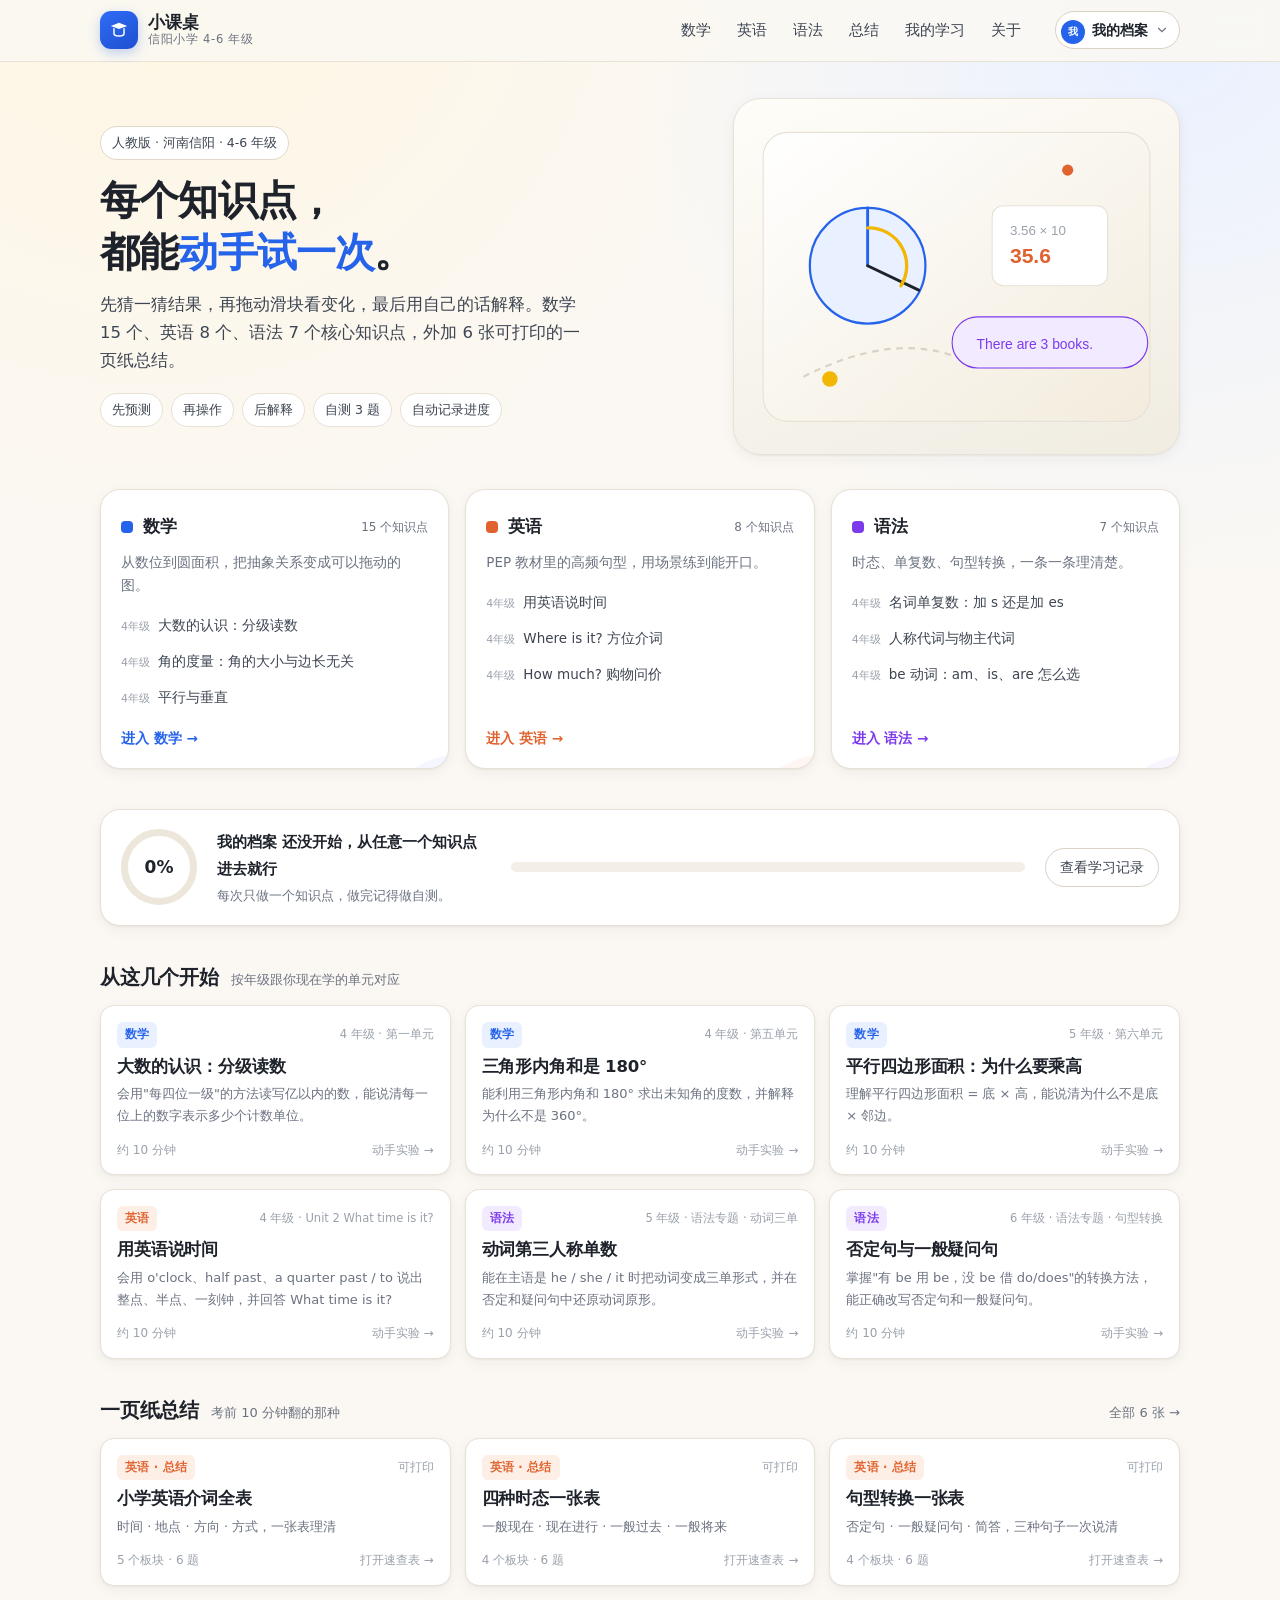
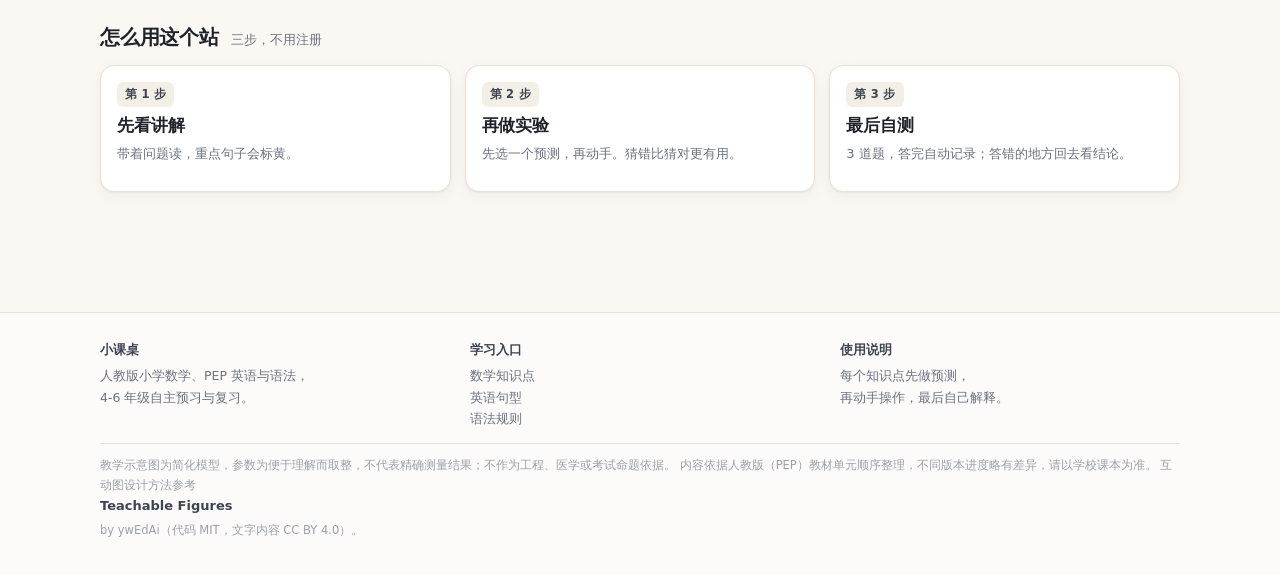
==== index.html @ f2d861bf "小课桌：人教版 4-6 年级数学/英语/语法互动知识点站 - 30 个知识点：讲解 + 预测-操作-解释互动图 + 自测 + 复习卡 - 6 张一页纸总结：表格 / 易错对比 / 6 题带答案，可打印" ====
<!doctype html>
<html lang="zh-CN">
<head>
<meta charset="utf-8">
<meta name="viewport" content="width=device-width, initial-scale=1, viewport-fit=cover">
<title>小课桌 · 信阳小学 4-6 年级知识点</title>
<meta name="description" content="人教版小学数学、英语与语法知识点，每个知识点配一个可以动手做的实验：先预测、再操作、后解释。适合 4-6 年级自主预习与复习。">
<meta name="theme-color" content="#fbf8f3">
<meta name="format-detection" content="telephone=no">
<link rel="icon" href="assets/img/favicon.svg" type="image/svg+xml">
<link rel="stylesheet" href="assets/css/main.css">
</head>
<body>
<a class="skip" href="#main">跳到主要内容</a>

<header class="topbar">
  <div class="topbar-in">
    <a class="brand" href="#/">
      <span class="brand-mark" aria-hidden="true">
        <svg viewBox="0 0 24 24" fill="none"><path d="M3 7.5 12 4l9 3.5-9 3.5-9-3.5Z" fill="#fff"/><path d="M6.5 10.6v5.2c0 1.5 2.5 2.7 5.5 2.7s5.5-1.2 5.5-2.7v-5.2" stroke="#fff" stroke-width="1.6" stroke-linecap="round"/></svg>
      </span>
      <span class="brand-txt">
        <b>小课桌</b>
        <span>信阳小学 4-6 年级</span>
      </span>
    </a>
    <nav class="nav" aria-label="主导航">
      <a href="#/math" data-page="math">数学</a>
      <a href="#/english" data-page="english">英语</a>
      <a href="#/grammar" data-page="grammar">语法</a>
      <a href="#/cheat" data-page="cheat">总结</a>
      <a href="#/me" data-page="me">我的学习</a>
      <a href="#/about" data-page="about">关于</a>
    </nav>
    <button class="profile-btn" id="profileBtn" type="button" aria-haspopup="dialog" aria-expanded="false" aria-label="切换或新建学习档案">
      <span class="pf-avatar-slot" id="pfAvatar"></span>
      <span class="pf-name" id="pfName">我的档案</span>
      <svg class="pf-caret" viewBox="0 0 24 24" fill="none" stroke="currentColor" stroke-width="2" stroke-linecap="round"><path d="m6 9 6 6 6-6"/></svg>
    </button>
    <button class="burger" id="burger" aria-label="打开菜单" aria-expanded="false" aria-controls="sheet">
      <svg viewBox="0 0 24 24" fill="none" stroke="currentColor" stroke-width="2" stroke-linecap="round"><path d="M4 7h16M4 12h16M4 17h16"/></svg>
    </button>
  </div>
</header>

<div class="drawer" id="sheet" hidden>
  <div class="drawer-panel" role="dialog" aria-label="站点导航">
    <a href="#/"><i style="background:#1e232b"></i>首页</a>
    <a href="#/math"><i style="background:#2563eb"></i>数学</a>
    <a href="#/english"><i style="background:#e0632f"></i>英语</a>
    <a href="#/grammar"><i style="background:#7c3aed"></i>语法</a>
    <a href="#/cheat"><i style="background:#f2b705"></i>一页纸总结</a>
    <a href="#/me"><i style="background:#15803d"></i>我的学习</a>
    <a href="#/about"><i style="background:#9aa1ab"></i>关于本站</a>
  </div>
</div>

<main id="main" class="wrap"></main>

<footer class="foot">
  <div class="foot-in">
    <div class="col">
      <b>小课桌</b>
      人教版小学数学、PEP 英语与语法，<br>4-6 年级自主预习与复习。
    </div>
    <div class="col">
      <b>学习入口</b>
      <a href="#/math">数学知识点</a><br>
      <a href="#/english">英语句型</a><br>
      <a href="#/grammar">语法规则</a>
    </div>
    <div class="col">
      <b>使用说明</b>
      每个知识点先做预测，<br>再动手操作，最后自己解释。
    </div>
    <div class="foot-note">
      教学示意图为简化模型，参数为便于理解而取整，不代表精确测量结果；不作为工程、医学或考试命题依据。
      内容依据人教版（PEP）教材单元顺序整理，不同版本进度略有差异，请以学校课本为准。
      互动图设计方法参考 <b>Teachable Figures</b> by ywEdAi（代码 MIT，文字内容 CC BY 4.0）。
    </div>
  </div>
</footer>

<script src="data/math.js"></script>
<script src="data/english.js"></script>
<script src="data/grammar.js"></script>
<script src="data/summaries.js"></script>
<script src="assets/js/core.js"></script>
<script src="assets/js/fig-math.js"></script>
<script src="assets/js/fig-en.js"></script>
<script src="assets/js/app.js"></script>
</body>
</html>
---- assets/css/main.css ----
/* ==========================================================================
   小课桌 · 信阳小学 4-6 年级知识点
   纯静态站点样式表，无外部依赖，可离线打开
   ========================================================================== */

/* ---------- 设计令牌 ---------- */
:root {
  --paper: #fbf8f3;
  --paper-2: #f4efe6;
  --card: #ffffff;
  --ink: #1e232b;
  --ink-2: #3d4552;
  --muted: #6b7280;
  --faint: #9aa1ab;
  --line: #e7e1d6;
  --line-2: #d9d2c5;

  --math: #2563eb;
  --math-soft: #e9f0ff;
  --en: #e0632f;
  --en-soft: #fdeee6;
  --gram: #7c3aed;
  --gram-soft: #f2ebff;

  --good: #15803d;
  --good-soft: #e8f6ec;
  --bad: #c2410c;
  --bad-soft: #fdece3;
  --gold: #f2b705;

  --r-sm: 8px;
  --r-md: 14px;
  --r-lg: 20px;
  --r-xl: 28px;
  --shadow-1: 0 1px 2px rgba(30, 35, 43, .05), 0 4px 14px rgba(30, 35, 43, .05);
  --shadow-2: 0 2px 6px rgba(30, 35, 43, .06), 0 18px 40px rgba(30, 35, 43, .08);
  --sans: "PingFang SC", "HarmonyOS Sans SC", "Microsoft YaHei", "Noto Sans SC", system-ui, -apple-system, sans-serif;
  --mono: ui-monospace, "SFMono-Regular", "Cascadia Code", Consolas, monospace;
  --maxw: 1120px;
}

*, *::before, *::after { box-sizing: border-box; }

html {
  -webkit-text-size-adjust: 100%;
  scroll-behavior: smooth;
  scroll-padding-top: 88px;
}

body {
  margin: 0;
  font-family: var(--sans);
  font-size: 16px;
  line-height: 1.7;
  color: var(--ink);
  background-color: var(--paper);
  background-image:
    radial-gradient(circle at 12% -8%, #fff6e2 0, transparent 42%),
    radial-gradient(circle at 92% 4%, #eaf1ff 0, transparent 38%);
  background-attachment: fixed;
  -webkit-font-smoothing: antialiased;
  overflow-x: hidden;
}

img, svg { max-width: 100%; }
a { color: inherit; text-decoration: none; }
button { font: inherit; color: inherit; }
h1, h2, h3, h4 { line-height: 1.32; margin: 0 0 .5em; font-weight: 700; letter-spacing: -.01em; }
p { margin: 0 0 1em; }
ul, ol { margin: 0 0 1em; padding-left: 1.35em; }
li { margin: .25em 0; }
code { font-family: var(--mono); font-size: .92em; background: var(--paper-2); padding: .1em .35em; border-radius: 5px; }

.skip {
  position: absolute; left: -9999px; top: 0; z-index: 200;
  background: var(--ink); color: #fff; padding: 10px 16px; border-radius: 0 0 var(--r-md) 0;
}
.skip:focus { left: 0; }

:focus-visible {
  outline: 3px solid rgba(37, 99, 235, .45);
  outline-offset: 2px;
  border-radius: 4px;
}

/* ---------- 顶栏 ---------- */
.topbar {
  position: sticky; top: 0; z-index: 60;
  backdrop-filter: saturate(140%) blur(12px);
  -webkit-backdrop-filter: saturate(140%) blur(12px);
  background: rgba(251, 248, 243, .86);
  border-bottom: 1px solid var(--line);
}
.topbar-in {
  max-width: var(--maxw); margin: 0 auto;
  padding: 10px 20px;
  display: flex; align-items: center; gap: 14px;
}
.brand { display: flex; align-items: center; gap: 10px; min-width: 0; }
.brand-mark {
  width: 38px; height: 38px; flex: none;
  border-radius: 11px;
  background: linear-gradient(145deg, #2f6df6, #1e4fd0);
  box-shadow: 0 4px 12px rgba(37, 99, 235, .28);
  display: grid; place-items: center;
}
.brand-mark svg { width: 22px; height: 22px; }
.brand-txt { display: flex; flex-direction: column; line-height: 1.15; min-width: 0; }
.brand-txt b { font-size: 16.5px; letter-spacing: .01em; }
.brand-txt span { font-size: 11.5px; color: var(--muted); letter-spacing: .06em; white-space: nowrap; }

.nav { margin-left: auto; display: flex; align-items: center; gap: 2px; }
.nav a {
  position: relative;
  padding: 8px 12px; border-radius: 999px;
  font-size: 14.5px; color: var(--ink-2); font-weight: 500;
  transition: background-color .16s, color .16s;
  white-space: nowrap;
}
.nav a:hover { background: var(--paper-2); }
.nav a[aria-current="page"] { color: #fff; }
.nav a[aria-current="page"][data-page="math"] { background: var(--math); }
.nav a[aria-current="page"][data-page="english"] { background: var(--en); }
.nav a[aria-current="page"][data-page="grammar"] { background: var(--gram); }
.nav a[aria-current="page"][data-page="me"],
.nav a[aria-current="page"][data-page="about"] { background: var(--ink); }

.burger {
  display: none; margin-left: auto;
  width: 44px; height: 44px; border: 1px solid var(--line-2); border-radius: 12px;
  background: var(--card); align-items: center; justify-content: center; cursor: pointer;
}
.burger svg { width: 20px; height: 20px; }

/* 移动端抽屉 */
.drawer {
  position: fixed; inset: 0; z-index: 120;
  background: rgba(24, 28, 34, .38);
  display: grid; align-items: start;
  animation: fade .18s ease-out;
}
.drawer[hidden] { display: none; }
.drawer-panel {
  background: var(--card);
  margin: 68px 14px 0;
  border-radius: var(--r-lg);
  padding: 14px;
  box-shadow: var(--shadow-2);
  animation: drop .22s cubic-bezier(.2, .8, .3, 1);
}
.drawer-panel a {
  display: flex; align-items: center; gap: 12px;
  padding: 14px 12px; border-radius: 12px; font-weight: 600; font-size: 16px;
}
.drawer-panel a + a { border-top: 1px solid var(--line); }
.drawer-panel a i { width: 10px; height: 10px; border-radius: 50%; flex: none; }
@keyframes fade { from { opacity: 0 } }
@keyframes drop { from { transform: translateY(-10px); opacity: 0 } }

/* ---------- 布局 ---------- */
.wrap { max-width: var(--maxw); margin: 0 auto; padding: 28px 20px 80px; }

/* ---------- 首页 hero ---------- */
.hero {
  display: grid; grid-template-columns: 1.15fr .85fr; gap: 28px;
  align-items: center; margin: 8px 0 34px;
}
.hero h1 { font-size: clamp(26px, 3.6vw, 40px); letter-spacing: -.02em; margin-bottom: 12px; }
.hero h1 em { font-style: normal; color: var(--math); }
.hero p.lead { color: var(--ink-2); font-size: 16.5px; max-width: 46ch; }
.hero-tags { display: flex; flex-wrap: wrap; gap: 8px; margin-top: 18px; }
.tag {
  font-size: 12.5px; padding: 5px 11px; border-radius: 999px;
  background: var(--card); border: 1px solid var(--line); color: var(--ink-2);
}
.hero-art {
  position: relative; aspect-ratio: 5 / 4; border-radius: var(--r-xl);
  background: linear-gradient(160deg, #fffdf8, #f0ece2);
  border: 1px solid var(--line); box-shadow: var(--shadow-1);
  display: grid; place-items: center; overflow: hidden;
}
.hero-art svg { width: 100%; height: 100%; }

/* ---------- 科目卡 ---------- */
.subject-grid { display: grid; grid-template-columns: repeat(3, 1fr); gap: 16px; margin-bottom: 40px; }
.subject-card {
  position: relative; overflow: hidden;
  background: var(--card); border: 1px solid var(--line); border-radius: var(--r-lg);
  padding: 22px 20px 18px; box-shadow: var(--shadow-1);
  transition: transform .18s ease, box-shadow .18s ease, border-color .18s;
  display: flex; flex-direction: column;
}
.subject-card:hover { transform: translateY(-3px); box-shadow: var(--shadow-2); border-color: var(--line-2); }
.subject-card::after {
  content: ""; position: absolute; inset: auto -30% -60% auto;
  width: 180px; height: 180px; border-radius: 50%;
  background: var(--tint); opacity: .5; pointer-events: none;
}
.sc-E { --tone: var(--en); --tint: var(--en-soft); }
.sc-M { --tone: var(--math); --tint: var(--math-soft); }
.sc-G { --tone: var(--gram); --tint: var(--gram-soft); }
.sc-top { display: flex; align-items: center; gap: 10px; margin-bottom: 10px; }
.sc-dot { width: 12px; height: 12px; border-radius: 4px; background: var(--tone); }
.sc-top b { font-size: 17px; }
.sc-count { margin-left: auto; font-size: 12px; color: var(--muted); font-variant-numeric: tabular-nums; }
.subject-card p { color: var(--muted); font-size: 13.5px; margin-bottom: 14px; }
.sc-list { display: flex; flex-direction: column; gap: 6px; margin-bottom: 14px; }
.sc-list a {
  font-size: 13.5px; color: var(--ink-2); padding: 3px 0;
  border-bottom: 1px dashed transparent;
  display: flex; gap: 8px; align-items: baseline;
}
.sc-list a:hover { color: var(--tone); border-bottom-color: var(--tone); }
.sc-list a span { font-size: 11px; color: var(--faint); font-variant-numeric: tabular-nums; flex: none; }
.sc-go { margin-top: auto; font-size: 13.5px; font-weight: 600; color: var(--tone); display: flex; align-items: center; gap: 6px; }

/* ---------- 首页模块 ---------- */
.sec-head { display: flex; align-items: baseline; gap: 12px; margin: 0 0 14px; }
.sec-head h2 { font-size: 20px; margin: 0; }
.sec-head p { margin: 0; font-size: 13px; color: var(--muted); }
.sec-head .more { margin-left: auto; font-size: 13px; color: var(--muted); }
.sec-head .more:hover { color: var(--ink); }

/* 进度 */
.progress-band {
  background: var(--card); border: 1px solid var(--line); border-radius: var(--r-lg);
  padding: 18px 20px; box-shadow: var(--shadow-1);
  display: flex; align-items: center; gap: 20px; flex-wrap: wrap; margin-bottom: 38px;
}
.ring { position: relative; width: 76px; height: 76px; flex: none; }
.ring svg { transform: rotate(-90deg); }
.ring b {
  position: absolute; inset: 0; display: grid; place-items: center;
  font-size: 17px; font-variant-numeric: tabular-nums;
}
.pb-txt { min-width: 200px; flex: 1; }
.pb-txt b { font-size: 15px; }
.pb-txt p { margin: 2px 0 0; font-size: 13px; color: var(--muted); }
.pb-bar { flex: 1 1 240px; height: 10px; border-radius: 999px; background: var(--paper-2); overflow: hidden; display: flex; }
.pb-bar i { display: block; height: 100%; }
.pb-bar i.m { background: var(--math); }
.pb-bar i.e { background: var(--en); }
.pb-bar i.g { background: var(--gram); }

/* 年级筛选 */
.filters { display: flex; flex-wrap: wrap; gap: 8px; align-items: center; margin-bottom: 16px; }
.chip {
  border: 1px solid var(--line-2); background: var(--card); color: var(--ink-2);
  padding: 7px 14px; border-radius: 999px; font-size: 13.5px; cursor: pointer;
  transition: background-color .15s, color .15s, border-color .15s;
  min-height: 38px;
}
.chip:hover { border-color: var(--ink-2); }
.chip[aria-pressed="true"] { background: var(--ink); color: #fff; border-color: var(--ink); }
.chip.m[aria-pressed="true"] { background: var(--math); border-color: var(--math); }
.chip.e[aria-pressed="true"] { background: var(--en); border-color: var(--en); }
.chip.g[aria-pressed="true"] { background: var(--gram); border-color: var(--gram); }
.chip-sep { width: 1px; height: 22px; background: var(--line-2); margin: 0 4px; }

.search {
  flex: 1 1 200px; min-width: 160px; display: flex; align-items: center; gap: 8px;
  background: var(--card); border: 1px solid var(--line-2); border-radius: 999px;
  padding: 0 14px; height: 40px;
}
.search svg { width: 16px; height: 16px; color: var(--faint); flex: none; }
.search input {
  border: 0; outline: none; background: transparent; font: inherit; font-size: 14px;
  width: 100%; color: var(--ink);
}

/* ---------- 知识点列表 ---------- */
.list-grid { display: grid; grid-template-columns: repeat(auto-fill, minmax(292px, 1fr)); gap: 14px; }
.pcard {
  position: relative; display: flex; flex-direction: column;
  background: var(--card); border: 1px solid var(--line); border-radius: var(--r-md);
  padding: 16px 16px 14px; box-shadow: var(--shadow-1);
  transition: transform .16s, box-shadow .16s, border-color .16s;
}
.pcard:hover { transform: translateY(-2px); box-shadow: var(--shadow-2); border-color: var(--line-2); }
.pcard-top { display: flex; align-items: center; gap: 8px; margin-bottom: 8px; }
.badge {
  font-size: 11.5px; font-weight: 600; padding: 3px 8px; border-radius: 6px;
  background: var(--s-soft); color: var(--s-tone); letter-spacing: .02em;
}
.pcard h3 { font-size: 16.5px; margin: 0 0 6px; }
.pcard .goal { font-size: 13px; color: var(--muted); margin: 0 0 12px; display: -webkit-box; -webkit-line-clamp: 2; -webkit-box-orient: vertical; overflow: hidden; }
.pcard-foot { margin-top: auto; display: flex; align-items: center; gap: 8px; font-size: 12px; color: var(--faint); }
.pcard-foot .done { color: var(--good); display: inline-flex; align-items: center; gap: 4px; }
.pcard .term { margin-left: auto; }

.s-M { --s-tone: var(--math); --s-soft: var(--math-soft); }
.s-E { --s-tone: var(--en); --s-soft: var(--en-soft); }
.s-G { --s-tone: var(--gram); --s-soft: var(--gram-soft); }

.empty { text-align: center; color: var(--muted); padding: 50px 0; }

/* ---------- 知识点详情 ---------- */
.crumb { display: flex; gap: 8px; font-size: 13px; color: var(--muted); margin-bottom: 14px; flex-wrap: wrap; }
.crumb a:hover { color: var(--ink); }
.crumb span { opacity: .5; }

.point-layout { display: grid; grid-template-columns: minmax(0, 1fr) 268px; gap: 34px; align-items: start; }
.point-layout > * { min-width: 0; }
.prose, .lab, .lab-head, .predict, .insight, .frame { min-width: 0; }
.lab-body > * { min-width: 0; }
.stage > * { max-width: 100%; }

.point-head { margin-bottom: 22px; }
.point-head h1 { font-size: clamp(24px, 3vw, 33px); margin-bottom: 8px; }
.point-head .kicker { font-size: 13px; color: var(--s-tone); font-weight: 600; letter-spacing: .03em; margin-bottom: 6px; }
.goalbox {
  margin-top: 16px; border-left: 3px solid var(--s-tone); background: var(--s-soft);
  padding: 14px 16px; border-radius: 0 var(--r-md) var(--r-md) 0;
}
.goalbox b { font-size: 13px; color: var(--s-tone); display: block; margin-bottom: 4px; letter-spacing: .04em; }
.goalbox p { margin: 0; font-size: 14.5px; color: var(--ink-2); }

.prose h2 { font-size: 20px; margin: 30px 0 12px; display: flex; align-items: center; gap: 9px; }
.prose h2::before {
  content: ""; width: 5px; height: 18px; border-radius: 3px; background: var(--s-tone); flex: none;
}
.prose h3 { font-size: 16px; margin: 20px 0 8px; }
.prose p { font-size: 15.5px; color: var(--ink-2); }
.prose ul, .prose ol { font-size: 15.5px; color: var(--ink-2); }
.prose li::marker { color: var(--s-tone); }
.prose b, .prose strong { color: var(--ink); }
.prose .hl { background: linear-gradient(transparent 62%, #ffe9a8 62%); padding: 0 2px; font-weight: 600; }

.callout {
  border: 1px solid var(--line); background: var(--card); border-radius: var(--r-md);
  padding: 13px 16px; margin: 16px 0; font-size: 14.5px; color: var(--ink-2);
  display: flex; gap: 10px;
}
.callout .ico { flex: none; font-size: 15px; line-height: 1.6; }
.callout b { color: var(--ink); }
.callout.warn { background: var(--bad-soft); border-color: #f5cdb8; }
.callout.tip { background: var(--good-soft); border-color: #c6e5d0; }
.callout p { margin: 0; font-size: 14.5px; }

table.data {
  width: 100%; border-collapse: collapse; margin: 14px 0; font-size: 14px;
  background: var(--card); border-radius: var(--r-sm); overflow: hidden;
  display: block; overflow-x: auto; white-space: nowrap;
}
table.data th, table.data td { padding: 9px 12px; border-bottom: 1px solid var(--line); text-align: left; }
table.data th { background: var(--paper-2); font-weight: 600; color: var(--ink); font-size: 13px; }
table.data tr:last-child td { border-bottom: 0; }
table.data td b { color: var(--s-tone); }

/* ---------- 互动实验 ---------- */
.lab {
  margin: 34px 0; border-radius: var(--r-lg); overflow: hidden;
  border: 1px solid #dcd6c9; background: #fffdf9; box-shadow: var(--shadow-1);
}
.lab-head {
  display: flex; align-items: center; gap: 10px; flex-wrap: wrap;
  padding: 14px 18px; background: linear-gradient(180deg, #fff9ec, #fffdf8);
  border-bottom: 1px solid var(--line);
}
.lab-badge {
  font-size: 11.5px; font-weight: 700; letter-spacing: .06em;
  background: var(--gold); color: #4a3600; padding: 3px 9px; border-radius: 6px;
}
.lab-head h3 { font-size: 16px; margin: 0; }
.lab-head .lead { font-size: 12.5px; color: var(--muted); width: 100%; margin: 0; }
.lab-body { display: grid; grid-template-columns: minmax(0, 1.35fr) minmax(230px, .65fr); }
.lab-body.locked .stage,
.lab-body.locked .lab-side { opacity: .45; filter: grayscale(.15); pointer-events: none; }
.lab-body { transition: opacity .2s; }
.stage {
  position: relative; padding: 12px; min-height: 260px;
  display: grid; place-items: center;
  background:
    radial-gradient(circle at 50% 40%, #ffffff, #fbf7ef);
  border-right: 1px solid var(--line);
}
.stage svg { width: 100%; height: auto; max-height: 380px; display: block; touch-action: none; }
.stage .stage-note {
  position: absolute; inset: auto 10px 8px 10px; text-align: center;
  font-size: 11.5px; color: var(--faint); pointer-events: none;
}
.lab-side { padding: 14px 16px 16px; display: flex; flex-direction: column; gap: 12px; min-width: 0; }

/* 预测区 */
.predict { padding: 14px 18px 16px; border-bottom: 1px dashed var(--line-2); background: #fffdf8; }
.predict-q { font-size: 14.5px; font-weight: 600; margin-bottom: 10px; display: flex; gap: 8px; }
.predict-q .num {
  flex: none; width: 21px; height: 21px; border-radius: 50%; background: var(--ink); color: #fff;
  font-size: 12px; display: grid; place-items: center; margin-top: 2px;
}
.pred-opts { display: flex; flex-direction: column; gap: 7px; }
.pred-opt {
  text-align: left; padding: 10px 13px; border-radius: 10px;
  border: 1.5px solid var(--line-2); background: #fff; cursor: pointer;
  font-size: 14px; transition: border-color .15s, background-color .15s;
  display: flex; gap: 9px; align-items: flex-start;
}
.pred-opt:hover { border-color: var(--faint); }
.pred-opt .k {
  flex: none; width: 20px; height: 20px; border-radius: 5px; background: var(--paper-2);
  display: grid; place-items: center; font-size: 11.5px; font-weight: 700; color: var(--muted);
}
.pred-opt[data-state="right"] { border-color: var(--good); background: var(--good-soft); }
.pred-opt[data-state="right"] .k { background: var(--good); color: #fff; }
.pred-opt[data-state="wrong"] { border-color: #e6a281; background: var(--bad-soft); }
.pred-opt[data-state="wrong"] .k { background: var(--bad); color: #fff; }
.pred-opt:disabled { cursor: default; }
.pred-feedback {
  margin-top: 10px; font-size: 13.5px; padding: 10px 12px; border-radius: 9px;
  background: var(--paper-2); color: var(--ink-2); display: none;
}
.pred-feedback.show { display: block; animation: fade .2s; }
.pred-feedback b { color: var(--ink); }

/* 控件 */
.ctrl { display: flex; flex-direction: column; gap: 3px; }
.ctrl-top { display: flex; align-items: baseline; gap: 8px; font-size: 12.5px; color: var(--muted); }
.ctrl-top b { color: var(--ink); font-variant-numeric: tabular-nums; margin-left: auto; font-size: 13px; }
input[type="range"] {
  -webkit-appearance: none; appearance: none; width: 100%; height: 26px;
  background: transparent; cursor: pointer; margin: 0;
}
input[type="range"]::-webkit-slider-runnable-track {
  height: 6px; border-radius: 99px; background: var(--paper-2); border: 1px solid var(--line);
}
input[type="range"]::-webkit-slider-thumb {
  -webkit-appearance: none; width: 20px; height: 20px; border-radius: 50%;
  background: #fff; border: 2.5px solid var(--s-tone, var(--math));
  box-shadow: 0 1px 4px rgba(0, 0, 0, .15); margin-top: -8px;
}
input[type="range"]::-moz-range-track { height: 6px; border-radius: 99px; background: var(--paper-2); }
input[type="range"]::-moz-range-thumb {
  width: 18px; height: 18px; border-radius: 50%; background: #fff;
  border: 2.5px solid var(--s-tone, var(--math));
}
input[type="range"]:disabled { opacity: .45; cursor: not-allowed; }

.btn-row { display: flex; flex-wrap: wrap; gap: 7px; }
.btn {
  border: 1px solid var(--line-2); background: #fff; border-radius: 9px;
  padding: 7px 12px; font-size: 13px; cursor: pointer; min-height: 38px;
  transition: background-color .14s, border-color .14s, color .14s;
}
.btn:hover { border-color: var(--ink-2); }
.btn[aria-pressed="true"] { background: var(--s-tone, var(--ink)); border-color: var(--s-tone, var(--ink)); color: #fff; }
.btn:disabled { opacity: .45; cursor: not-allowed; }
.btn.ghost { background: transparent; }
.btn.sm { padding: 5px 10px; min-height: 32px; font-size: 12.5px; }

/* 读数区 */
.readout {
  border: 1px solid var(--line); border-radius: 11px; background: #fff;
  padding: 10px 12px; display: flex; flex-direction: column; gap: 5px;
}
.readout .row { display: flex; justify-content: space-between; gap: 10px; font-size: 13px; align-items: flex-start; }
.readout .row span { color: var(--muted); flex: 0 0 auto; white-space: nowrap; }
.readout .row b { font-variant-numeric: tabular-nums; color: var(--ink); text-align: right; flex: 1 1 auto; min-width: 0; }
.readout .row.big { font-size: 14.5px; }
.readout .row.big b { color: var(--s-tone); font-size: 16px; }
.readout .eq { font-family: var(--mono); font-size: 12.5px; color: var(--ink-2); }
.lab-hint { font-size: 11.5px; color: var(--faint); margin: 0; }

/* 洞察 & 迁移 */
.insight {
  padding: 14px 18px; border-top: 1px dashed var(--line-2);
  background: var(--good-soft); font-size: 14.5px; color: #14532d;
  display: none; gap: 10px;
}
.insight.show { display: flex; animation: fade .25s; }
.insight b { color: #0d3d21; }
.frame { padding: 12px 18px; border-top: 1px solid var(--line); font-size: 13.5px; color: var(--ink-2); background: #fff; }
.frame b { color: var(--s-tone); }

/* ---------- 侧栏 ---------- */
.side { position: sticky; top: 86px; display: flex; flex-direction: column; gap: 14px; font-size: 13px; }
.side-card { background: var(--card); border: 1px solid var(--line); border-radius: var(--r-md); padding: 14px 16px; box-shadow: var(--shadow-1); }
.side-card h4 { font-size: 12px; letter-spacing: .08em; color: var(--muted); text-transform: uppercase; margin-bottom: 10px; }
.toc { display: flex; flex-direction: column; gap: 2px; }
.toc a { padding: 5px 8px; border-radius: 7px; color: var(--ink-2); border-left: 2px solid transparent; font-size: 13px; }
.toc a:hover { background: var(--paper-2); }
.toc a.active { border-left-color: var(--s-tone); background: var(--s-soft); color: var(--ink); font-weight: 600; }
.side-nav { display: flex; flex-direction: column; gap: 8px; }
.side-nav a {
  display: flex; flex-direction: column; gap: 2px; padding: 9px 10px;
  border-radius: 9px; background: var(--paper-2);
}
.side-nav a:hover { background: var(--s-soft); }
.side-nav a span { font-size: 11px; color: var(--muted); }
.side-nav a b { font-size: 13.5px; font-weight: 600; }

/* ---------- 例题 ---------- */
.example {
  border: 1px solid var(--line); border-radius: var(--r-md); background: var(--card);
  padding: 16px 18px; margin: 16px 0;
}
.example .ex-q { font-size: 15px; font-weight: 600; margin-bottom: 10px; }
.example ol { margin: 0; padding-left: 1.3em; font-size: 14.5px; color: var(--ink-2); }
.example .ex-a {
  margin-top: 10px; padding-top: 10px; border-top: 1px dashed var(--line);
  font-size: 14.5px; color: var(--ink);
}
.example .ex-a b { color: var(--s-tone); }

/* ---------- 自测 ---------- */
.quiz { margin: 34px 0 20px; }
.quiz-item {
  border: 1px solid var(--line); border-radius: var(--r-md); background: var(--card);
  padding: 16px 18px; margin-bottom: 12px;
}
.quiz-item .q { font-size: 14.5px; font-weight: 600; margin-bottom: 10px; display: flex; gap: 9px; }
.quiz-item .q i {
  font-style: normal; flex: none; width: 22px; height: 22px; border-radius: 50%;
  background: var(--s-soft); color: var(--s-tone); font-size: 12px; font-weight: 700;
  display: grid; place-items: center;
}
.qopts { display: grid; grid-template-columns: repeat(auto-fit, minmax(150px, 1fr)); gap: 8px; }
.qopt {
  text-align: left; border: 1.5px solid var(--line); background: #fff; border-radius: 10px;
  padding: 10px 12px; cursor: pointer; font-size: 14px; min-height: 44px;
  transition: border-color .14s, background-color .14s;
}
.qopt:hover { border-color: var(--faint); }
.qopt[data-state="right"] { border-color: var(--good); background: var(--good-soft); }
.qopt[data-state="wrong"] { border-color: #e6a281; background: var(--bad-soft); }
.qopt:disabled { cursor: default; }
.qwhy { margin-top: 10px; font-size: 13.5px; color: var(--ink-2); display: none; padding: 9px 12px; background: var(--paper-2); border-radius: 8px; }
.qwhy.show { display: block; }
.quiz-summary {
  display: none; align-items: center; gap: 12px; padding: 14px 18px;
  background: var(--good-soft); border: 1px solid #c6e5d0; border-radius: var(--r-md);
  font-size: 14.5px;
}
.quiz-summary.show { display: flex; }
.quiz-summary b { font-size: 18px; color: var(--good); }

/* ---------- 复习卡 ---------- */
.cards { display: grid; grid-template-columns: repeat(auto-fit, minmax(210px, 1fr)); gap: 12px; margin: 14px 0 8px; }
.flip {
  position: relative; min-height: 128px; border-radius: var(--r-md); cursor: pointer;
  background: var(--card); border: 1px solid var(--line); padding: 14px;
  display: flex; flex-direction: column; gap: 8px; text-align: left;
  transition: border-color .15s, background-color .15s;
}
.flip:hover { border-color: var(--s-tone); }
.flip .f-front { font-size: 14.5px; font-weight: 600; }
.flip .f-back { font-size: 13.5px; color: var(--ink-2); display: none; }
.flip.open { background: var(--s-soft); border-color: var(--s-tone); }
.flip.open .f-back { display: block; }
.flip .f-tag { font-size: 11px; color: var(--faint); margin-top: auto; letter-spacing: .05em; }

.pager { display: flex; gap: 10px; margin: 34px 0 0; border-top: 1px solid var(--line); padding-top: 20px; }
.pager a {
  flex: 1; min-width: 0; border: 1px solid var(--line); border-radius: var(--r-md);
  background: var(--card); padding: 12px 14px; display: flex; flex-direction: column; gap: 3px;
}
.pager a:hover { border-color: var(--s-tone); }
.pager a span { font-size: 11.5px; color: var(--muted); }
.pager a b { font-size: 14px; font-weight: 600; overflow: hidden; text-overflow: ellipsis; white-space: nowrap; }
.pager a.next { text-align: right; align-items: flex-end; }
.pager a.disabled { visibility: hidden; }

/* ---------- 我的学习 ---------- */
.me-grid { display: grid; grid-template-columns: repeat(auto-fit, minmax(240px, 1fr)); gap: 14px; margin-bottom: 30px; }
.stat { background: var(--card); border: 1px solid var(--line); border-radius: var(--r-md); padding: 18px; box-shadow: var(--shadow-1); }
.stat .n { font-size: 30px; font-weight: 700; font-variant-numeric: tabular-nums; line-height: 1.1; }
.stat .n small { font-size: 14px; color: var(--muted); font-weight: 500; margin-left: 3px; }
.stat .l { font-size: 13px; color: var(--muted); margin-top: 4px; }
.bars { display: flex; flex-direction: column; gap: 10px; margin-top: 8px; }
.bar-row { display: flex; align-items: center; gap: 10px; font-size: 13px; }
.bar-row .nm { width: 48px; color: var(--muted); flex: none; }
.bar-row .tr { flex: 1; height: 9px; border-radius: 99px; background: var(--paper-2); overflow: hidden; }
.bar-row .tr i { display: block; height: 100%; border-radius: 99px; transition: width .5s ease; }
.bar-row .vl { width: 52px; text-align: right; font-variant-numeric: tabular-nums; color: var(--ink-2); }

.done-list { display: flex; flex-direction: column; gap: 2px; }
.done-row { display: flex; align-items: center; gap: 10px; padding: 10px 4px; border-bottom: 1px solid var(--line); font-size: 14px; }
.done-row:last-child { border-bottom: 0; }
.done-row .t { flex: 1; min-width: 0; overflow: hidden; text-overflow: ellipsis; white-space: nowrap; }
.done-row .sc { font-size: 12.5px; color: var(--muted); font-variant-numeric: tabular-nums; }
.done-row .dt { font-size: 11.5px; color: var(--faint); width: 74px; text-align: right; }
.done-row .ok { color: var(--good); }

/* ---------- 关于 / 部署 ---------- */
.doc { max-width: 780px; }
.doc h2 { font-size: 19px; margin: 26px 0 10px; }
.doc pre {
  background: #22262d; color: #e6e9ee; padding: 14px 16px; border-radius: 10px;
  overflow-x: auto; font-size: 12.5px; line-height: 1.65;
}
.doc pre code { background: none; color: inherit; padding: 0; }
.doc table.data { white-space: normal; }


/* ---------- 一页纸总结 ---------- */
.sheet {
  background: #fff; border: 1px solid var(--line); border-radius: var(--r-lg);
  padding: 30px 34px 24px; box-shadow: var(--shadow-1); max-width: 900px;
}
.sheet-head { border-bottom: 2px solid var(--ink); padding-bottom: 14px; margin-bottom: 20px; }
.sheet-kicker { font-size: 12px; letter-spacing: .1em; color: var(--s-tone); font-weight: 700; }
.sheet h1 { font-size: clamp(23px, 3vw, 31px); margin: 6px 0 6px; }
.sheet-sub { color: var(--muted); font-size: 14px; margin: 0; }
.sheet-tools { display: flex; gap: 8px; flex-wrap: wrap; margin-top: 14px; }
.mnemonic {
  display: flex; gap: 12px; align-items: flex-start;
  background: linear-gradient(180deg, #fffaeb, #fffdf6);
  border: 1px solid #f0e2b8; border-radius: 14px; padding: 14px 16px; margin: 18px 0 4px;
}
.mn-tag {
  flex: none; background: var(--gold); color: #4a3600; font-size: 11.5px;
  font-weight: 700; padding: 2px 8px; border-radius: 6px; margin-top: 3px;
}
.mn-txt { font-size: 14.5px; line-height: 2; color: #4a3c1c; }
.sheet-sec { margin-top: 26px; }
.sheet-sec h2 { font-size: 17.5px; margin: 0 0 10px; display: flex; gap: 8px; align-items: center; }
.sheet-sec h2::before {
  content: ""; width: 4px; height: 16px; background: var(--s-tone); border-radius: 2px; flex: none;
}
.sheet-lead { font-size: 14px; color: var(--ink-2); margin-bottom: 10px; }
.tblwrap { overflow-x: auto; -webkit-overflow-scrolling: touch; margin: 12px 0; }
.tblwrap table.data { margin: 0; }
.sheet table.data { white-space: normal; font-size: 13.5px; }
.sheet table.data td:first-child { white-space: nowrap; }
.chips { display: flex; flex-wrap: wrap; gap: 7px; }
.chip-static {
  font-size: 12.5px; padding: 5px 10px; border-radius: 8px;
  background: var(--paper-2); border: 1px solid var(--line);
  font-family: var(--mono); color: var(--ink-2);
}
.vsgrid { display: grid; grid-template-columns: repeat(auto-fit, minmax(258px, 1fr)); gap: 10px; }
.vs-card { border: 1px solid var(--line); border-radius: 12px; padding: 11px 13px; background: #fff; }
.vs-pair { display: flex; align-items: center; gap: 8px; flex-wrap: wrap; font-size: 13.5px; }
.vs-l { background: var(--bad-soft); color: #8a3b12; border-radius: 6px; padding: 2px 7px; font-weight: 600; }
.vs-r { background: var(--good-soft); color: #14532d; border-radius: 6px; padding: 2px 7px; font-weight: 600; }
.vs-badge { font-size: 10px; color: var(--faint); font-weight: 700; letter-spacing: .08em; }
.vs-tip { margin: 8px 0 0; font-size: 12.5px; color: var(--muted); line-height: 1.7; }
.drill-list { padding-left: 1.4em; }
.drill-list li { margin: 15px 0; }
.drill-q { font-size: 14.5px; line-height: 2.3; }
.drill-input {
  width: 132px; border: 0; border-bottom: 1.5px solid var(--line-2);
  background: transparent; font: inherit; font-size: 14px; padding: 1px 6px;
  color: var(--s-tone); text-align: center;
}
.drill-input:focus { outline: none; border-bottom-color: var(--s-tone); background: #fffdf4; }
.drill-line { height: 28px; border-bottom: 1px dashed var(--line-2); margin: 2px 0 0; }
.ans {
  display: none; margin-top: 4px; font-size: 13.5px; color: var(--good);
  background: var(--good-soft); border-radius: 8px; padding: 7px 10px;
}
.sheet.show-answers .ans { display: block; }
.drill-hint { font-size: 12.5px; color: var(--faint); margin-top: 10px; }
.sheet-foot {
  display: flex; justify-content: space-between; gap: 10px; flex-wrap: wrap;
  margin-top: 30px; padding-top: 12px; border-top: 1px dashed var(--line);
  font-size: 11.5px; color: var(--faint);
}

@media (max-width: 760px) {
  .tblwrap { position: relative; }
  .tblwrap::after {
    content: "← 左右滑动，看完整表格 →";
    display: block; font-size: 11px; color: var(--faint);
    padding: 6px 2px 0; text-align: center;
  }
}

@media (max-width: 640px) {
  .sheet { padding: 18px 14px 18px; border-radius: var(--r-md); }
  .mnemonic { flex-direction: column; gap: 8px; }
  .drill-input { width: 96px; }
  .tblwrap table.data { font-size: 12.5px; min-width: 560px; white-space: normal; }
  .sheet table.data td:first-child { white-space: nowrap; }
}

@page { size: A4; margin: 14mm; }

@media print {
  .sheet { border: 0; box-shadow: none; padding: 0; max-width: none; border-radius: 0; }
  .sheet-sec { break-inside: avoid; }
  .sheet table.data { font-size: 10.5pt; }
  .no-print { display: none !important; }
  .ans { display: none; }
  .sheet.show-answers .ans { display: block; }
  .mnemonic { background: #fff; }
  .drill-input { border-bottom: 1px solid #999; }
}


/* ---------- 学习档案 ---------- */
.profile-btn {
  display: flex; align-items: center; gap: 7px; margin-left: 8px;
  padding: 4px 10px 4px 5px; border: 1px solid var(--line-2); border-radius: 999px;
  background: #fff; cursor: pointer; min-height: 38px;
  transition: border-color .15s, box-shadow .15s;
}
.profile-btn:hover { border-color: var(--ink-2); box-shadow: var(--shadow-1); }
.pf-name { font-size: 13.5px; font-weight: 600; max-width: 6em; overflow: hidden; text-overflow: ellipsis; white-space: nowrap; }
.pf-caret { width: 14px; height: 14px; color: var(--muted); flex: none; }
.avatar { display: inline-grid; place-items: center; border-radius: 50%; color: #fff; font-weight: 600; flex: none; line-height: 1; }

.modal {
  position: fixed; inset: 0; z-index: 140; background: rgba(24, 28, 34, .42);
  display: grid; place-items: center; padding: 16px; animation: fade .16s ease-out;
}
.modal[hidden] { display: none; }
.modal-card {
  background: #fff; border-radius: var(--r-lg); box-shadow: var(--shadow-2);
  width: 100%; max-width: 440px; max-height: 86vh; overflow: auto; padding: 20px;
  animation: drop .2s cubic-bezier(.2, .8, .3, 1);
}
.modal-top { display: flex; align-items: center; justify-content: space-between; margin-bottom: 4px; }
.modal-top h3 { font-size: 17px; margin: 0; }
.icon-btn {
  width: 32px; height: 32px; border-radius: 9px; border: 1px solid var(--line);
  background: #fff; cursor: pointer; font-size: 13px; color: var(--muted); line-height: 1;
}
.icon-btn:hover { color: var(--ink); border-color: var(--line-2); }
.modal-sub { font-size: 12.5px; color: var(--muted); margin: 6px 0 14px; line-height: 1.75; }
.pf-list { display: flex; flex-direction: column; gap: 6px; margin-bottom: 14px; }
.pf-row {
  display: flex; align-items: center; gap: 10px; padding: 9px 10px;
  border: 1px solid var(--line); border-radius: 12px; cursor: pointer; background: #fff;
  transition: background-color .14s, border-color .14s;
}
.pf-row:hover { border-color: var(--line-2); background: #fdfbf6; }
.pf-row.on { border-color: var(--ink); background: #fbf8f2; }
.pf-info { display: flex; flex-direction: column; min-width: 0; flex: 1; }
.pf-info b { font-size: 14px; }
.pf-info span { font-size: 11.5px; color: var(--muted); }
.pf-go { font-size: 11.5px; color: var(--faint); flex: none; }
.pf-row.on .pf-go { color: var(--good); font-weight: 600; }
.pf-del { font-size: 11px; color: var(--faint); background: none; border: 0; cursor: pointer; padding: 4px 6px; flex: none; }
.pf-del:hover { color: var(--bad); }
.pf-form { display: flex; gap: 8px; margin-bottom: 12px; }
.pf-form input {
  flex: 1; min-width: 0; height: 38px; border: 1px solid var(--line-2);
  border-radius: 9px; padding: 0 12px; font: inherit; font-size: 13.5px;
}
.pf-form input:focus { outline: 2px solid rgba(37, 99, 235, .25); border-color: var(--math); }
.pf-acts { display: flex; gap: 8px; flex-wrap: wrap; }
.pf-file { position: relative; overflow: hidden; }
.pf-file input { position: absolute; inset: 0; opacity: 0; cursor: pointer; }

.pf-cards { display: grid; grid-template-columns: repeat(auto-fill, minmax(238px, 1fr)); gap: 12px; }
.pf-card {
  display: flex; align-items: center; gap: 12px; background: #fff;
  border: 1px solid var(--line); border-radius: var(--r-md); padding: 14px;
  min-height: 72px; box-shadow: var(--shadow-1);
}
.pf-card.on { border-color: var(--ink); }
.pf-card-info { display: flex; flex-direction: column; min-width: 0; flex: 1; }
.pf-card-info b { font-size: 15px; }
.pf-card-info span { font-size: 12px; color: var(--muted); }
.pf-flag { font-size: 11px; background: var(--ink); color: #fff; padding: 3px 8px; border-radius: 6px; flex: none; }
.pf-add {
  justify-content: center; border-style: dashed; color: var(--muted);
  cursor: pointer; font-size: 13.5px; background: transparent; box-shadow: none;
}
.pf-add:hover { border-color: var(--ink-2); color: var(--ink); }
.pf-plus { font-size: 20px; line-height: 1; }
.pf-tools { display: flex; gap: 8px; flex-wrap: wrap; margin-top: 14px; }

@media (max-width: 860px) {
  .profile-btn { margin-left: auto; }
}
@media (max-width: 380px) {
  .pf-name { max-width: 4.2em; }
}

/* ---------- 页脚 ---------- */
.foot {
  border-top: 1px solid var(--line); background: rgba(255, 255, 255, .5);
  margin-top: 40px;
}
.foot-in {
  max-width: var(--maxw); margin: 0 auto; padding: 26px 20px 34px;
  display: flex; flex-wrap: wrap; gap: 14px 30px; font-size: 12.5px; color: var(--muted);
}
.foot-in b { color: var(--ink-2); font-size: 13px; display: block; margin-bottom: 4px; }
.foot-in .col { flex: 1 1 180px; }
.foot-in a:hover { color: var(--ink); }
.foot-note { width: 100%; border-top: 1px solid var(--line); padding-top: 12px; font-size: 11.5px; color: var(--faint); }

/* ---------- 响应式 ---------- */
@media (max-width: 980px) {
  .point-layout { grid-template-columns: minmax(0, 1fr); }
  .side { position: static; order: 2; flex-direction: row; flex-wrap: wrap; }
  .side-card { flex: 1 1 240px; }
  .lab-body { grid-template-columns: minmax(0, 1fr); }
  .stage { border-right: 0; border-bottom: 1px solid var(--line); min-height: 230px; }
  .hero { grid-template-columns: 1fr; }
  .hero-art { max-width: 420px; }
}

@media (max-width: 860px) {
  .nav { display: none; }
  .burger { display: flex; }
  .subject-grid { grid-template-columns: 1fr; }
  .subject-card::after { width: 140px; height: 140px; }
}

@media (max-width: 480px) {
  .stage svg { max-height: 300px; }
}

@media (max-width: 640px) {
  body { font-size: 15.5px; }
  .wrap { padding: 18px 14px 64px; }
  .topbar-in { padding: 8px 14px; }
  .list-grid { grid-template-columns: 1fr; }
  .hero { margin-bottom: 24px; gap: 18px; }
  .hero-art { display: none; }
  .progress-band { padding: 14px; gap: 14px; }
  .ring { width: 62px; height: 62px; }
  .point-head h1 { font-size: 23px; }
  .lab-head { padding: 12px 14px; }
  .predict { padding: 12px 14px 14px; }
  .stage { padding: 6px; min-height: 200px; }
  .surface { padding: 0 14px; }
  .pager a b { font-size: 13px; }
  .quiz-item, .example { padding: 13px 14px; }
  .qopts { grid-template-columns: 1fr; }
  .insight, .frame { padding: 12px 14px; }
  .foot-in { padding: 20px 14px 28px; }
}

@media (max-width: 380px) {
  .brand-txt span { display: none; }
  .brand-txt b { font-size: 15px; }
}

/* 触屏：加大可点区域 */
@media (hover: none) {
  .chip, .btn, .qopt, .pred-opt { min-height: 42px; }
}

/* 打印 */
@media print {
  .topbar, .foot, .side, .pager, .burger, .drawer, .lab-side { display: none !important; }
  body { background: #fff; font-size: 11pt; }
  .wrap { max-width: none; padding: 0; }
  .lab { break-inside: avoid; border: 1px solid #ccc; box-shadow: none; }
  .stage svg { max-height: 240px; }
  .point-layout { display: block; }
  a[href^="#"] { text-decoration: none; color: inherit; }
}

/* 减少动态 */
@media (prefers-reduced-motion: reduce) {
  *, *::before, *::after { animation-duration: .001ms !important; transition-duration: .001ms !important; }
  html { scroll-behavior: auto; }
}
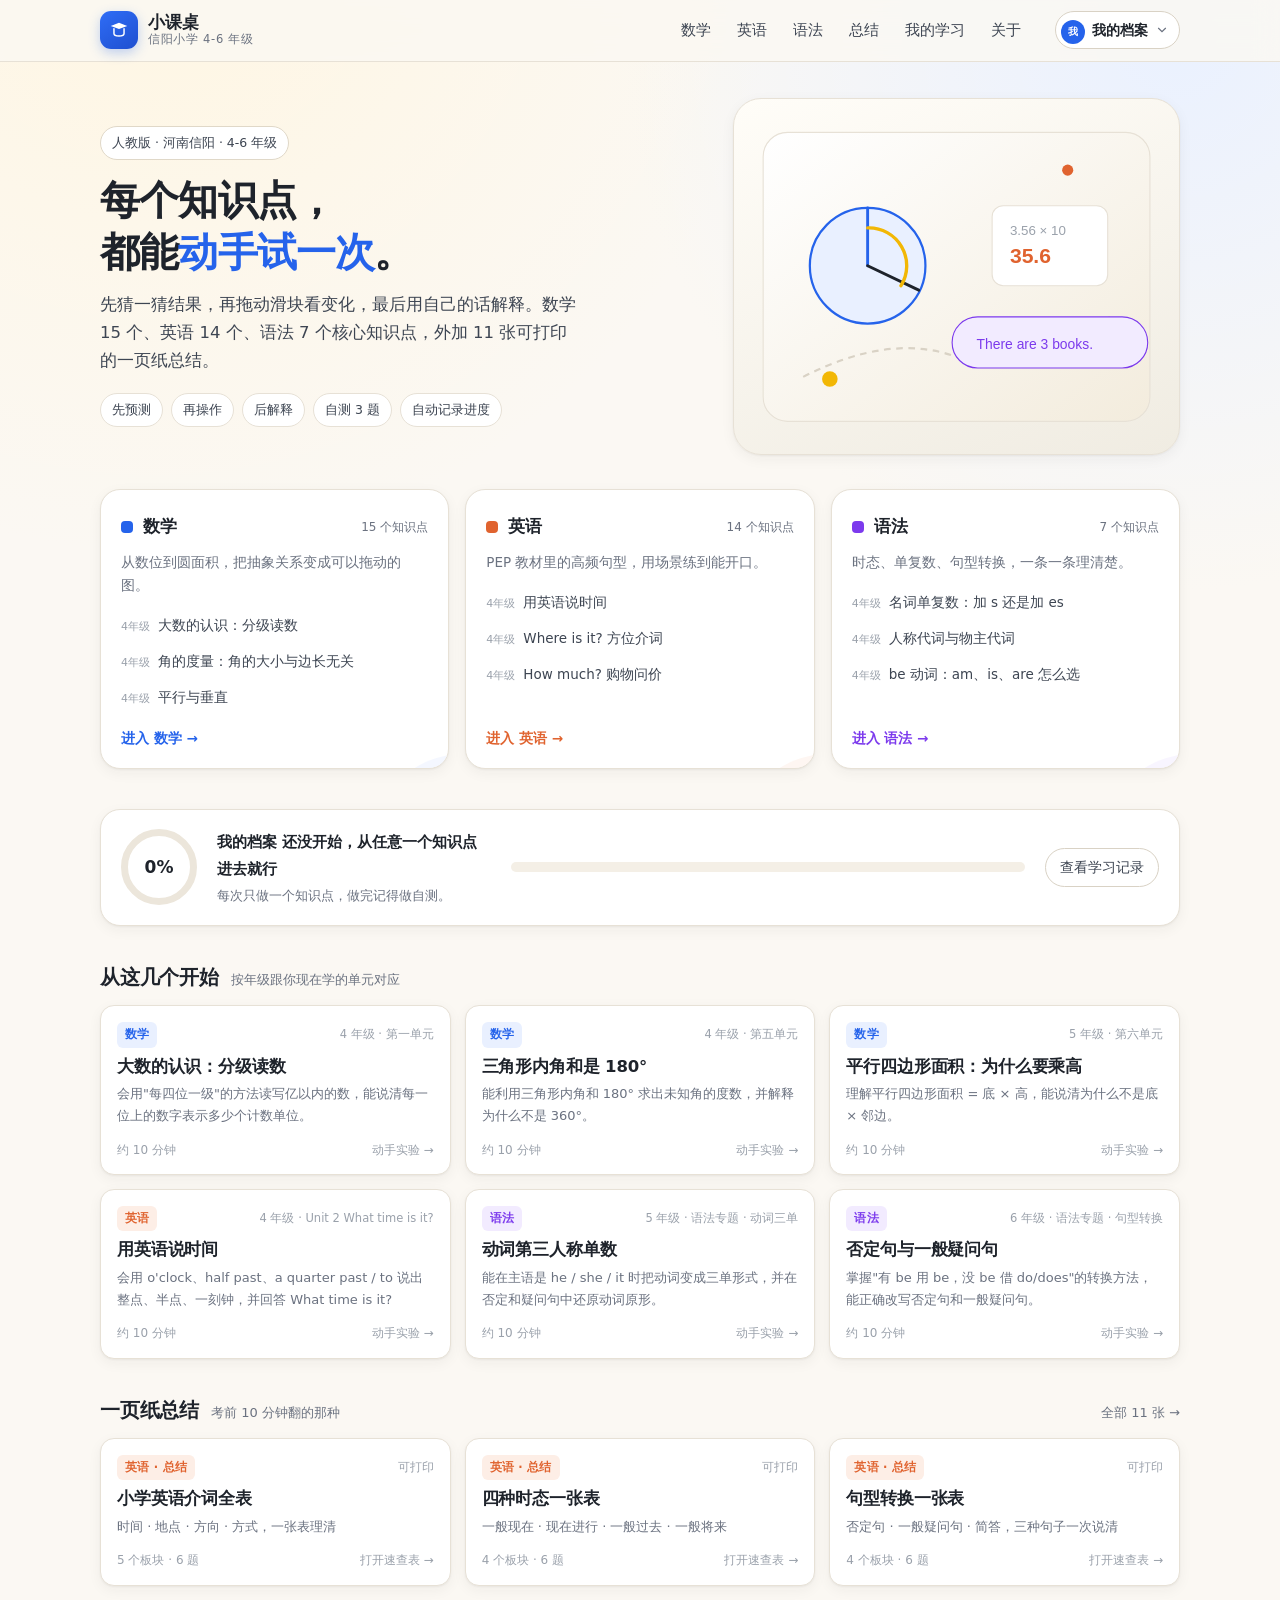
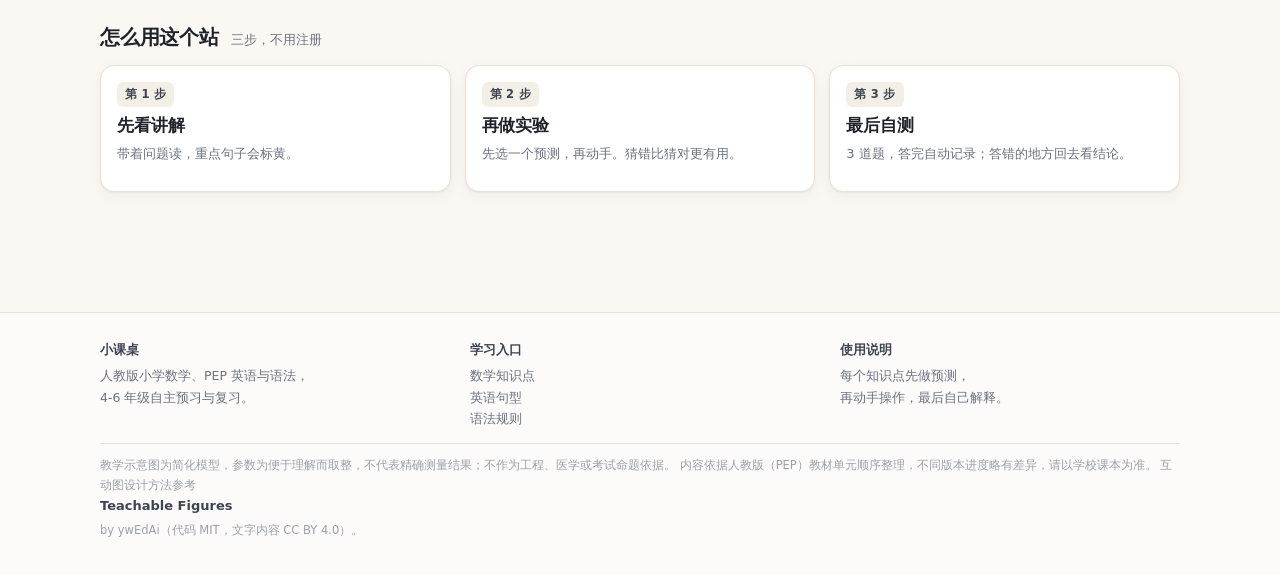
==== commit 799ed5e8: "feat: 可选学习码云同步（PHP+MySQL），默认保持纯静态零请求 - 新增 api/：4 张表 + 7 个接口，PDO 预处理、token 哈希、IP 限错、按时间戳合并  - 新增 sync" ====
--- a/index.html
+++ b/index.html
@@ -86,6 +86,8 @@
 <script src="data/grammar.js"></script>
 <script src="data/summaries.js"></script>
 <script src="assets/js/core.js"></script>
+<script src="assets/js/sync-config.js"></script>
+<script src="assets/js/sync.js"></script>
 <script src="assets/js/fig-math.js"></script>
 <script src="assets/js/fig-en.js"></script>
 <script src="assets/js/app.js"></script>
--- a/assets/css/main.css
+++ b/assets/css/main.css
@@ -122,6 +122,7 @@
 .nav a[aria-current="page"][data-page="math"] { background: var(--math); }
 .nav a[aria-current="page"][data-page="english"] { background: var(--en); }
 .nav a[aria-current="page"][data-page="grammar"] { background: var(--gram); }
+.nav a[aria-current="page"][data-page="cheat"] { background: var(--gold); color: #4a3600; }
 .nav a[aria-current="page"][data-page="me"],
 .nav a[aria-current="page"][data-page="about"] { background: var(--ink); }
 
@@ -851,3 +852,60 @@
   *, *::before, *::after { animation-duration: .001ms !important; transition-duration: .001ms !important; }
   html { scroll-behavior: auto; }
 }
+
+/* ---------- 云同步卡片 ---------- */
+.cloud-card {
+  margin-top: 26px; padding: 20px 22px;
+  background: var(--card); border: 1px solid var(--line);
+  border-radius: var(--r-md); box-shadow: var(--shadow-1);
+}
+.cloud-card > * { min-width: 0; }
+.cloud-card h2 { font-size: 17px; margin: 0 0 6px; }
+.cloud-lead { margin: 0 0 14px; font-size: 13px; color: var(--muted); }
+.cloud-tip { margin: 12px 0 0; font-size: 12.5px; line-height: 1.75; color: var(--muted); }
+.cloud-status {
+  display: inline-flex; align-items: center; gap: 8px; max-width: 100%;
+  padding: 7px 12px; margin-bottom: 4px; border-radius: 999px;
+  font-size: 12.5px; background: var(--paper-2);
+  color: var(--ink-2); border: 1px solid var(--line);
+}
+.cloud-status::before {
+  content: ''; width: 7px; height: 7px; flex: none;
+  border-radius: 50%; background: var(--faint);
+}
+.cloud-status.ok { background: var(--good-soft); border-color: #bfe3c9; color: var(--good); }
+.cloud-status.ok::before { background: var(--good); }
+.cloud-status.bad { background: var(--bad-soft); border-color: #f5cbb8; color: var(--bad); }
+.cloud-status.bad::before { background: var(--bad); }
+.cloud-who { display: flex; align-items: center; gap: 12px; margin: 16px 0 4px; }
+.cloud-who-info { display: flex; flex-direction: column; min-width: 0; }
+.cloud-who-info b { font-size: 15px; }
+.cloud-code { font-family: var(--mono); font-size: 15px; letter-spacing: .12em; color: var(--ink-2); }
+.cloud-fresh {
+  margin: 16px 0 4px; padding: 14px 16px;
+  background: #fff8e6; border: 1px solid #f2d68a; border-radius: var(--r-sm);
+}
+.cloud-fresh b { display: block; font-family: var(--mono); font-size: 20px; letter-spacing: .16em; color: #8a5a00; }
+.cloud-fresh p { margin: 6px 0 10px; font-size: 13px; color: var(--ink-2); }
+.cloud-acts { display: flex; flex-wrap: wrap; gap: 8px; margin-top: 14px; }
+.cloud-forms { display: grid; grid-template-columns: repeat(2, minmax(0, 1fr)); gap: 14px; margin-top: 16px; }
+.cloud-form {
+  display: flex; flex-direction: column; align-items: flex-start; gap: 9px;
+  padding: 15px; min-width: 0;
+  background: var(--paper-2); border: 1px solid var(--line); border-radius: var(--r-sm);
+}
+.cloud-form b { font-size: 13.5px; }
+.cloud-form input {
+  width: 100%; min-width: 0; padding: 9px 11px;
+  font: inherit; font-size: 14px; color: var(--ink);
+  background: var(--card); border: 1px solid var(--line-2); border-radius: var(--r-sm);
+}
+.cloud-form input:focus { outline: 2px solid var(--math); outline-offset: 1px; }
+.cloud-form .btn { align-self: flex-start; }
+.cloud-form button:disabled { opacity: .55; cursor: default; }
+
+@media (max-width: 620px) {
+  .cloud-forms { grid-template-columns: 1fr; }
+  .cloud-card { padding: 16px 14px; }
+}
+@media print { .cloud-card { display: none !important; } }
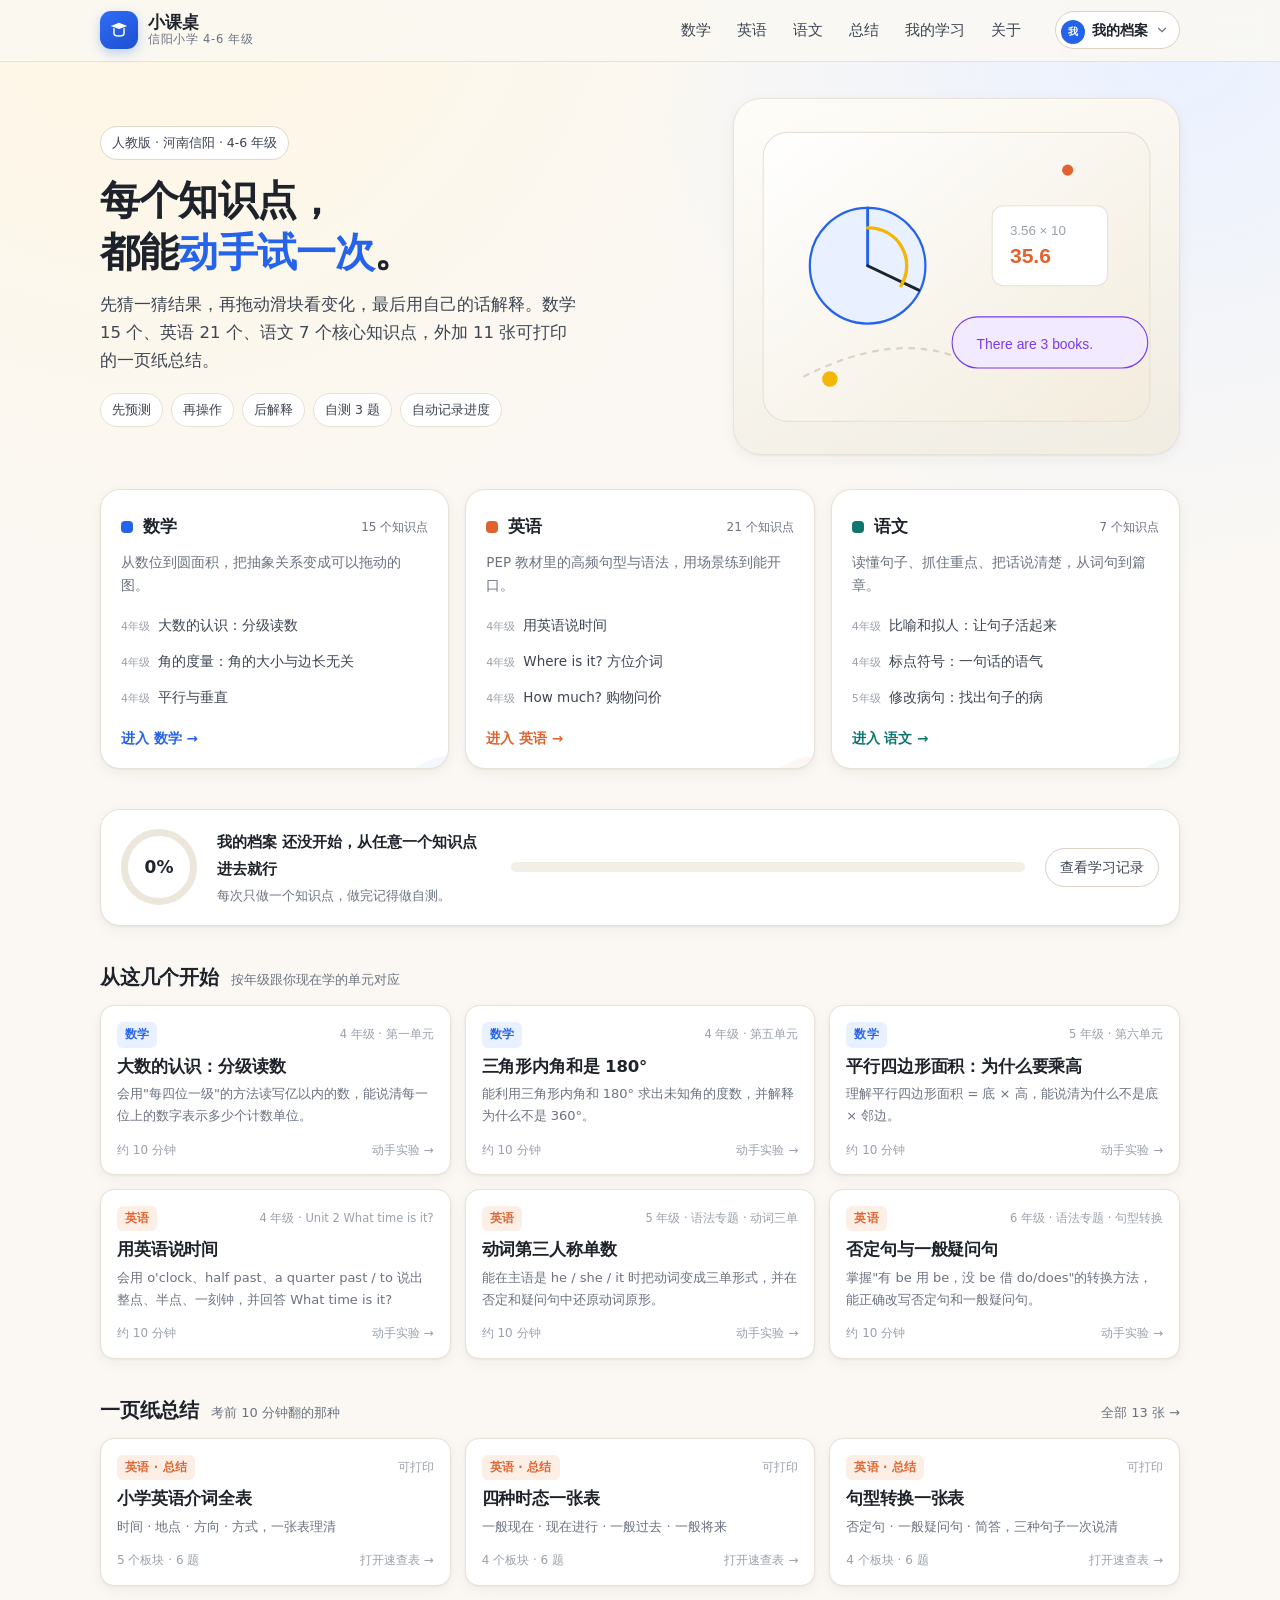
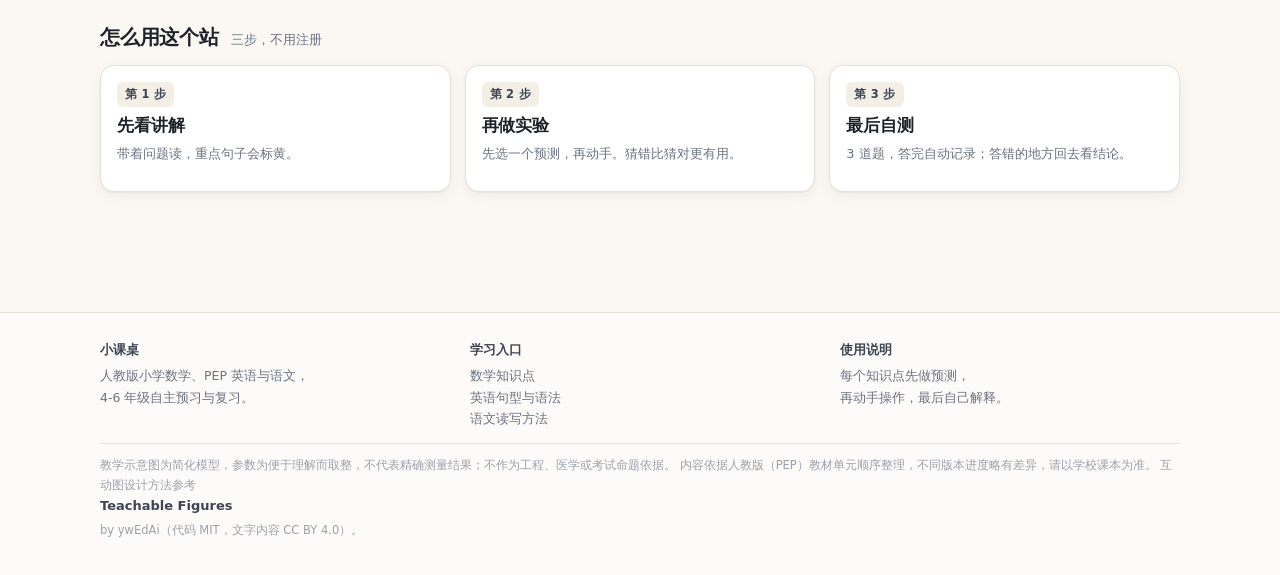
==== commit d3dcff8a: "feat: 学科改为数学/英语/语文，新增语文 7 个知识点与互动图 - 英语语法 7 个并入英语学科（英语 14→21），新增语文 7 个：修辞、标点、病句、关联词、说明方法、古诗、概括  - 新增" ====
--- a/index.html
+++ b/index.html
@@ -4,7 +4,7 @@
 <meta charset="utf-8">
 <meta name="viewport" content="width=device-width, initial-scale=1, viewport-fit=cover">
 <title>小课桌 · 信阳小学 4-6 年级知识点</title>
-<meta name="description" content="人教版小学数学、英语与语法知识点，每个知识点配一个可以动手做的实验：先预测、再操作、后解释。适合 4-6 年级自主预习与复习。">
+<meta name="description" content="人教版小学数学、PEP 英语与语文知识点，每个知识点配一个可以动手做的实验：先预测、再操作、后解释。适合 4-6 年级自主预习与复习。">
 <meta name="theme-color" content="#fbf8f3">
 <meta name="format-detection" content="telephone=no">
 <link rel="icon" href="assets/img/favicon.svg" type="image/svg+xml">
@@ -27,7 +27,7 @@
     <nav class="nav" aria-label="主导航">
       <a href="#/math" data-page="math">数学</a>
       <a href="#/english" data-page="english">英语</a>
-      <a href="#/grammar" data-page="grammar">语法</a>
+      <a href="#/chinese" data-page="chinese">语文</a>
       <a href="#/cheat" data-page="cheat">总结</a>
       <a href="#/me" data-page="me">我的学习</a>
       <a href="#/about" data-page="about">关于</a>
@@ -48,7 +48,7 @@
     <a href="#/"><i style="background:#1e232b"></i>首页</a>
     <a href="#/math"><i style="background:#2563eb"></i>数学</a>
     <a href="#/english"><i style="background:#e0632f"></i>英语</a>
-    <a href="#/grammar"><i style="background:#7c3aed"></i>语法</a>
+    <a href="#/chinese"><i style="background:#0f766e"></i>语文</a>
     <a href="#/cheat"><i style="background:#f2b705"></i>一页纸总结</a>
     <a href="#/me"><i style="background:#15803d"></i>我的学习</a>
     <a href="#/about"><i style="background:#9aa1ab"></i>关于本站</a>
@@ -61,13 +61,13 @@
   <div class="foot-in">
     <div class="col">
       <b>小课桌</b>
-      人教版小学数学、PEP 英语与语法，<br>4-6 年级自主预习与复习。
+      人教版小学数学、PEP 英语与语文，<br>4-6 年级自主预习与复习。
     </div>
     <div class="col">
       <b>学习入口</b>
       <a href="#/math">数学知识点</a><br>
-      <a href="#/english">英语句型</a><br>
-      <a href="#/grammar">语法规则</a>
+      <a href="#/english">英语句型与语法</a><br>
+      <a href="#/chinese">语文读写方法</a>
     </div>
     <div class="col">
       <b>使用说明</b>
@@ -83,13 +83,15 @@
 
 <script src="data/math.js"></script>
 <script src="data/english.js"></script>
-<script src="data/grammar.js"></script>
+<script src="data/english-grammar.js"></script>
+<script src="data/chinese.js"></script>
 <script src="data/summaries.js"></script>
 <script src="assets/js/core.js"></script>
 <script src="assets/js/sync-config.js"></script>
 <script src="assets/js/sync.js"></script>
 <script src="assets/js/fig-math.js"></script>
 <script src="assets/js/fig-en.js"></script>
+<script src="assets/js/fig-cn.js"></script>
 <script src="assets/js/app.js"></script>
 </body>
 </html>
--- a/assets/css/main.css
+++ b/assets/css/main.css
@@ -19,8 +19,8 @@
   --math-soft: #e9f0ff;
   --en: #e0632f;
   --en-soft: #fdeee6;
-  --gram: #7c3aed;
-  --gram-soft: #f2ebff;
+  --cn: #0f766e;
+  --cn-soft: #e3f3f0;
 
   --good: #15803d;
   --good-soft: #e8f6ec;
@@ -121,7 +121,7 @@
 .nav a[aria-current="page"] { color: #fff; }
 .nav a[aria-current="page"][data-page="math"] { background: var(--math); }
 .nav a[aria-current="page"][data-page="english"] { background: var(--en); }
-.nav a[aria-current="page"][data-page="grammar"] { background: var(--gram); }
+.nav a[aria-current="page"][data-page="chinese"] { background: var(--cn); }
 .nav a[aria-current="page"][data-page="cheat"] { background: var(--gold); color: #4a3600; }
 .nav a[aria-current="page"][data-page="me"],
 .nav a[aria-current="page"][data-page="about"] { background: var(--ink); }
@@ -199,7 +199,7 @@
 }
 .sc-E { --tone: var(--en); --tint: var(--en-soft); }
 .sc-M { --tone: var(--math); --tint: var(--math-soft); }
-.sc-G { --tone: var(--gram); --tint: var(--gram-soft); }
+.sc-C { --tone: var(--cn); --tint: var(--cn-soft); }
 .sc-top { display: flex; align-items: center; gap: 10px; margin-bottom: 10px; }
 .sc-dot { width: 12px; height: 12px; border-radius: 4px; background: var(--tone); }
 .sc-top b { font-size: 17px; }
@@ -241,7 +241,7 @@
 .pb-bar i { display: block; height: 100%; }
 .pb-bar i.m { background: var(--math); }
 .pb-bar i.e { background: var(--en); }
-.pb-bar i.g { background: var(--gram); }
+.pb-bar i.c { background: var(--cn); }
 
 /* 年级筛选 */
 .filters { display: flex; flex-wrap: wrap; gap: 8px; align-items: center; margin-bottom: 16px; }
@@ -255,7 +255,7 @@
 .chip[aria-pressed="true"] { background: var(--ink); color: #fff; border-color: var(--ink); }
 .chip.m[aria-pressed="true"] { background: var(--math); border-color: var(--math); }
 .chip.e[aria-pressed="true"] { background: var(--en); border-color: var(--en); }
-.chip.g[aria-pressed="true"] { background: var(--gram); border-color: var(--gram); }
+.chip.c[aria-pressed="true"] { background: var(--cn); border-color: var(--cn); }
 .chip-sep { width: 1px; height: 22px; background: var(--line-2); margin: 0 4px; }
 
 .search {
@@ -291,7 +291,7 @@
 
 .s-M { --s-tone: var(--math); --s-soft: var(--math-soft); }
 .s-E { --s-tone: var(--en); --s-soft: var(--en-soft); }
-.s-G { --s-tone: var(--gram); --s-soft: var(--gram-soft); }
+.s-C { --s-tone: var(--cn); --s-soft: var(--cn-soft); }
 
 .empty { text-align: center; color: var(--muted); padding: 50px 0; }
 
@@ -316,16 +316,47 @@
 .goalbox b { font-size: 13px; color: var(--s-tone); display: block; margin-bottom: 4px; letter-spacing: .04em; }
 .goalbox p { margin: 0; font-size: 14.5px; color: var(--ink-2); }
 
+/* ---------- 一句话记住（每页主锚点，先给结论）---------- */
+.keynote {
+  position: relative; margin: 18px 0 8px; padding: 17px 20px 17px 24px;
+  border-radius: 16px; border: 1.5px solid var(--s-tone);
+  background: linear-gradient(135deg, var(--s-soft) 0%, #fff 78%);
+  box-shadow: 0 3px 0 rgba(30, 35, 43, .045);
+}
+.keynote::before {
+  content: ""; position: absolute; left: 0; top: 13px; bottom: 13px;
+  width: 5px; border-radius: 0 4px 4px 0; background: var(--s-tone);
+}
+.keynote-tag {
+  display: inline-block; font-size: 11.5px; font-weight: 800; letter-spacing: .1em;
+  color: #fff; background: var(--s-tone); padding: 3px 10px; border-radius: 999px; margin-bottom: 9px;
+}
+.keynote-txt { font-size: clamp(17px, 2.1vw, 21px); line-height: 1.7; font-weight: 700; color: var(--ink); }
+.keynote-txt b { color: var(--s-tone); }
+
 .prose h2 { font-size: 20px; margin: 30px 0 12px; display: flex; align-items: center; gap: 9px; }
 .prose h2::before {
   content: ""; width: 5px; height: 18px; border-radius: 3px; background: var(--s-tone); flex: none;
+}
+/* 正文小节：自动编号，一眼看清「这是第几个要点」 */
+.body-prose { counter-reset: sec; }
+.body-prose h2 { counter-increment: sec; }
+.body-prose h2::before {
+  content: counter(sec); width: 25px; height: 25px; border-radius: 8px;
+  background: var(--s-tone); color: #fff; font-size: 13.5px; font-weight: 800;
+  display: inline-flex; align-items: center; justify-content: center;
 }
 .prose h3 { font-size: 16px; margin: 20px 0 8px; }
 .prose p { font-size: 15.5px; color: var(--ink-2); }
 .prose ul, .prose ol { font-size: 15.5px; color: var(--ink-2); }
 .prose li::marker { color: var(--s-tone); }
 .prose b, .prose strong { color: var(--ink); }
-.prose .hl { background: linear-gradient(transparent 62%, #ffe9a8 62%); padding: 0 2px; font-weight: 600; }
+/* 关键词：学科色 + 荧光笔底纹，等于替孩子划好了重点 */
+.prose p b, .prose li b, .prose .hl {
+  color: var(--s-tone); font-weight: 700;
+  background: linear-gradient(transparent 66%, var(--s-soft) 66%);
+  padding: 0 1px; border-radius: 2px;
+}
 
 .callout {
   border: 1px solid var(--line); background: var(--card); border-radius: var(--r-md);
@@ -334,8 +365,8 @@
 }
 .callout .ico { flex: none; font-size: 15px; line-height: 1.6; }
 .callout b { color: var(--ink); }
-.callout.warn { background: var(--bad-soft); border-color: #f5cdb8; }
-.callout.tip { background: var(--good-soft); border-color: #c6e5d0; }
+.callout.warn { background: var(--bad-soft); border-color: #efc0a6; border-left: 4px solid var(--bad); }
+.callout.tip { background: var(--good-soft); border-color: #b3dcc2; border-left: 4px solid var(--good); }
 .callout p { margin: 0; font-size: 14.5px; }
 
 table.data {
@@ -347,6 +378,7 @@
 table.data th { background: var(--paper-2); font-weight: 600; color: var(--ink); font-size: 13px; }
 table.data tr:last-child td { border-bottom: 0; }
 table.data td b { color: var(--s-tone); }
+table.data td:first-child { background: #fdfaf3; font-weight: 600; color: var(--ink); }
 
 /* ---------- 互动实验 ---------- */
 .lab {
@@ -463,9 +495,9 @@
 
 /* 洞察 & 迁移 */
 .insight {
-  padding: 14px 18px; border-top: 1px dashed var(--line-2);
-  background: var(--good-soft); font-size: 14.5px; color: #14532d;
-  display: none; gap: 10px;
+  padding: 16px 18px; border-top: 1px dashed var(--line-2);
+  background: var(--good-soft); font-size: 15.5px; font-weight: 600; color: #14532d;
+  display: none; gap: 10px; line-height: 1.75;
 }
 .insight.show { display: flex; animation: fade .25s; }
 .insight b { color: #0d3d21; }
@@ -543,7 +575,11 @@
   transition: border-color .15s, background-color .15s;
 }
 .flip:hover { border-color: var(--s-tone); }
-.flip .f-front { font-size: 14.5px; font-weight: 600; }
+.flip .f-num {
+  position: absolute; top: 10px; right: 12px; font-size: 11px; font-weight: 800;
+  color: var(--faint); letter-spacing: .06em;
+}
+.flip .f-front { font-size: 15px; font-weight: 700; padding-right: 26px; }
 .flip .f-back { font-size: 13.5px; color: var(--ink-2); display: none; }
 .flip.open { background: var(--s-soft); border-color: var(--s-tone); }
 .flip.open .f-back { display: block; }
